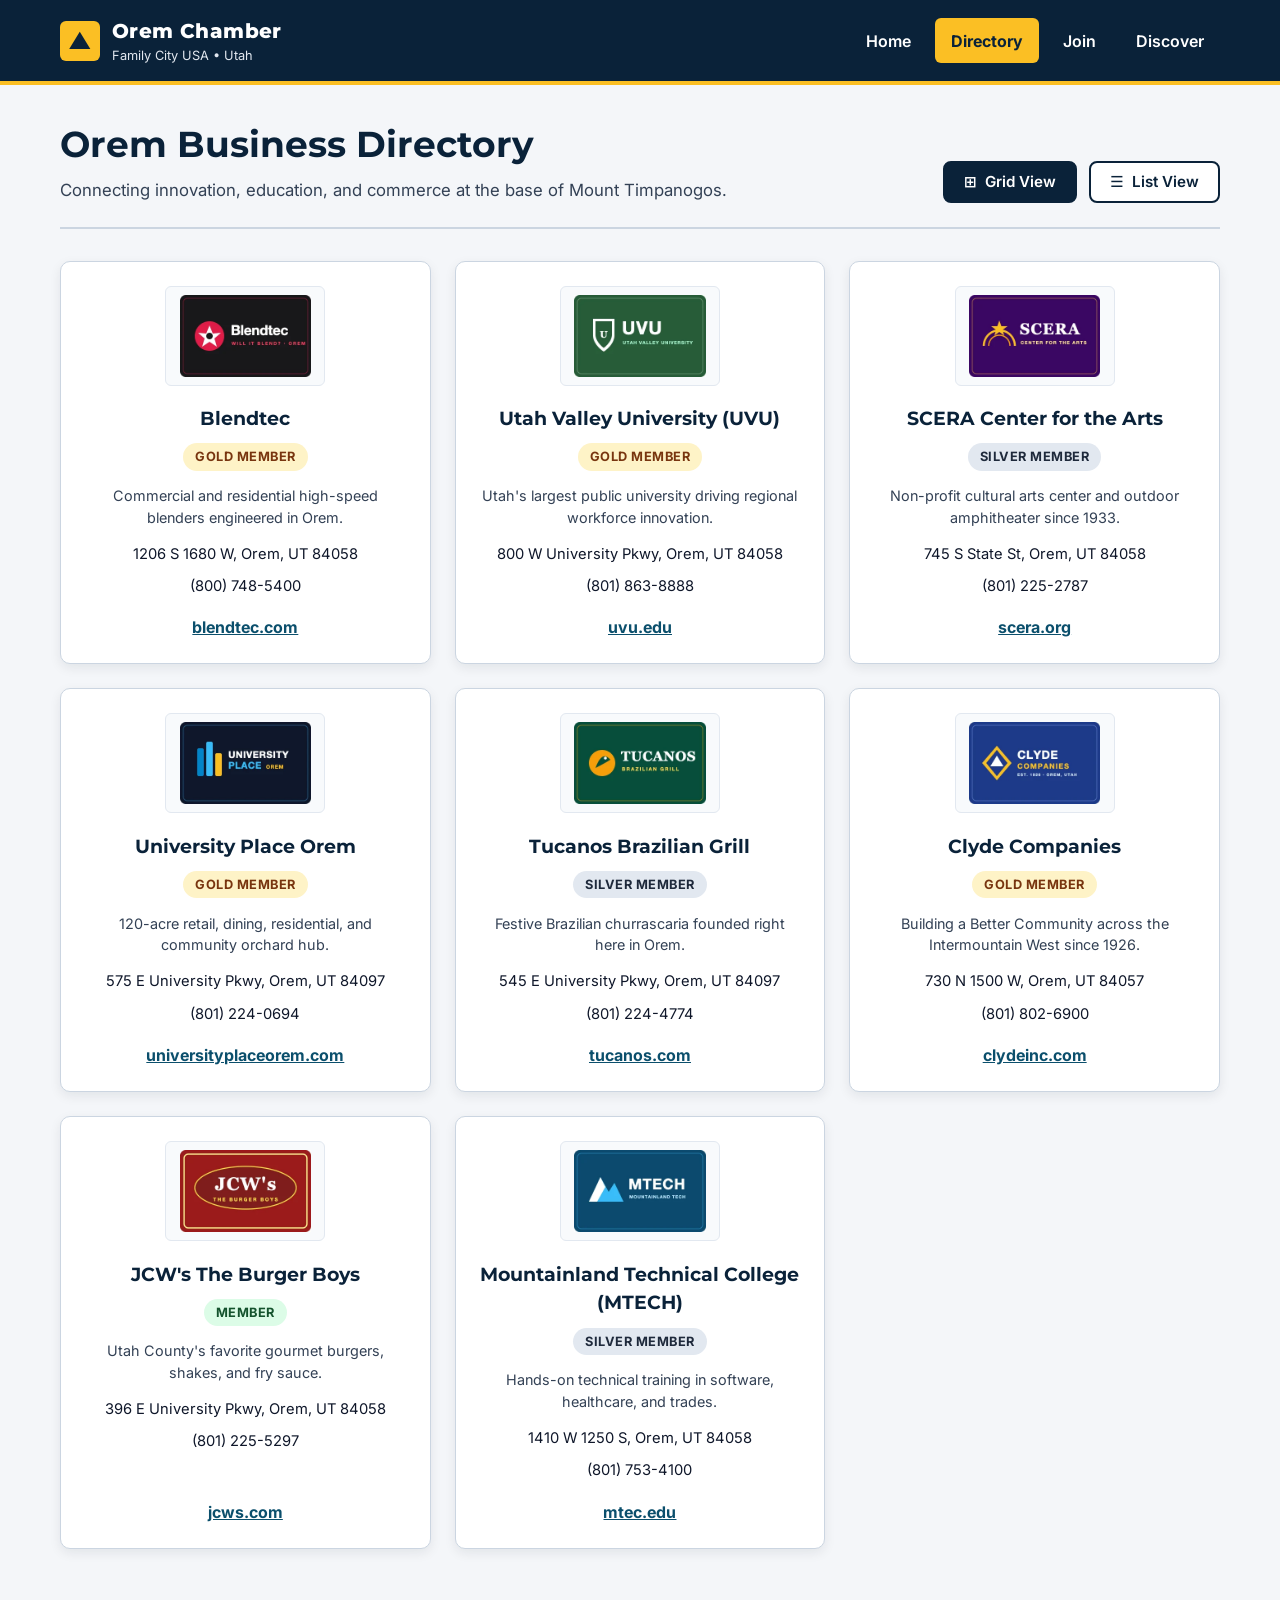
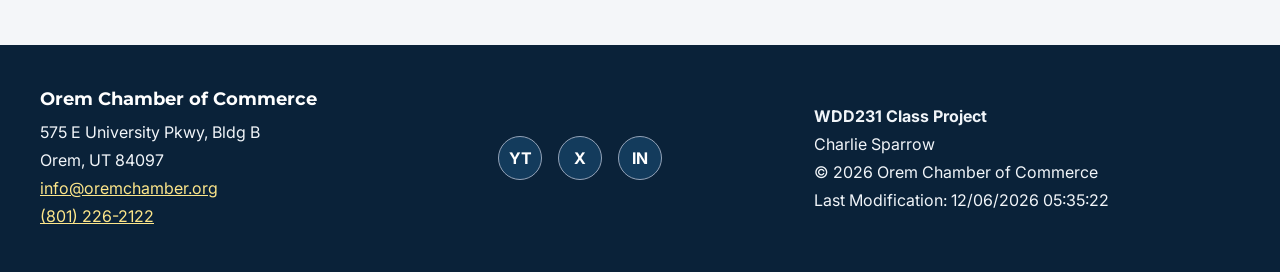
==== chamber/directory.html @ d4646bd0 "Correcting html and css pages" ====
<!DOCTYPE html>
<html lang="en-US">
<head>
  <meta charset="UTF-8">
  <meta name="viewport" content="width=device-width, initial-scale=1.0">
  <title>Business Directory | Orem Chamber of Commerce</title>
  <meta name="description" content="Explore the official Orem Chamber of Commerce business directory featuring leading local companies, educators, and services in Orem, Utah.">
  <meta name="author" content="Charlie Sparrow">

  <!-- Favicon -->
  <link rel="icon" href="favicon.ico">

  <!-- Open Graph Social Media Meta Tags -->
  <meta property="og:title" content="Business Directory | Orem Chamber of Commerce">
  <meta property="og:type" content="website">
  <meta property="og:image" content="https://charlielsparrow.github.io/wdd231/chamber/images/orem-chamber-og.webp">
  <meta property="og:url" content="https://charlielsparrow.github.io/wdd231/chamber/directory.html">
  <meta property="og:description" content="Explore the official Orem Chamber of Commerce business directory featuring local companies, educators, and community leaders in Orem, Utah.">

  <!-- Google Fonts with Two-Step Preconnect -->
  <link rel="preconnect" href="https://fonts.googleapis.com">
  <link rel="preconnect" href="https://fonts.gstatic.com" crossorigin>
  <link href="https://fonts.googleapis.com/css2?family=Inter:wght@400;500;600;700&family=Montserrat:wght@700;800&display=swap" rel="stylesheet">

  <!-- Stylesheets: Normalize first, then custom CSS -->
  <link rel="stylesheet" href="styles/normalize.css">
  <link rel="stylesheet" href="styles/directory.css">

  <!-- Deferred JavaScript -->
  <script src="scripts/directory.js" defer></script>
</head>
<body>
  <header class="site-header">
    <div class="header-inner">
      <a href="index.html" class="brand" aria-label="Orem Chamber of Commerce Home">
        <span class="brand-mark" aria-hidden="true">▲</span>
        <div class="brand-text">
          <span class="brand-title">Orem Chamber</span>
          <span class="brand-subtitle">Family City USA • Utah</span>
        </div>
      </a>

      <button id="menu-button" class="menu-toggle" type="button" aria-label="Toggle navigation menu" aria-expanded="false" aria-controls="primary-nav">
        <span class="hamburger-icon" aria-hidden="true"></span>
      </button>

      <nav id="primary-nav" class="primary-nav" aria-label="Primary Navigation">
        <ul class="nav-list">
          <li><a href="index.html">Home</a></li>
          <li><a href="directory.html" class="active" aria-current="page">Directory</a></li>
          <li><a href="join.html">Join</a></li>
          <li><a href="discover.html">Discover</a></li>
        </ul>
      </nav>
    </div>
  </header>

  <main class="directory-main">
    <section class="directory-hero">
      <div class="hero-content">
        <h1>Orem Business Directory</h1>
        <p>Connecting innovation, education, and commerce at the base of Mount Timpanogos.</p>
      </div>

      <div class="view-controls" role="group" aria-label="Directory layout view">
        <button id="grid-btn" class="view-btn active" type="button" aria-pressed="true">
          <span aria-hidden="true">⊞</span> Grid View
        </button>
        <button id="list-btn" class="view-btn" type="button" aria-pressed="false">
          <span aria-hidden="true">☰</span> List View
        </button>
      </div>
    </section>

    <div id="members-container" class="members-grid" aria-live="polite">
      <!-- Dynamically populated by scripts/directory.js -->
    </div>
  </main>

  <footer class="site-footer">
    <div class="footer-inner">
      <div class="footer-contact">
        <h2>Orem Chamber of Commerce</h2>
        <p>575 E University Pkwy, Bldg B</p>
        <p>Orem, UT 84097</p>
        <p><a href="mailto:info@oremchamber.org">info@oremchamber.org</a></p>
        <p><a href="tel:+18012262122">(801) 226-2122</a></p>
      </div>

      <div class="footer-social" aria-label="Social Media Links">
        <a href="https://youtube.com" target="_blank" rel="noopener noreferrer" aria-label="Orem Chamber on YouTube">YT</a>
        <a href="https://twitter.com" target="_blank" rel="noopener noreferrer" aria-label="Orem Chamber on X">X</a>
        <a href="https://linkedin.com" target="_blank" rel="noopener noreferrer" aria-label="Orem Chamber on LinkedIn">IN</a>
      </div>

      <div class="footer-meta">
        <p><strong>WDD231 Class Project</strong></p>
        <p>Charlie Sparrow</p>
        <p>&copy; <span id="currentyear"></span> Orem Chamber of Commerce</p>
        <p id="lastModified"></p>
      </div>
    </div>
  </footer>
</body>
</html>
---- chamber/styles/directory.css ----
:root {
  /* Pre-verified WCAG AA/AAA High-Contrast Palette (Timpanogos Navy & Canyon Gold) */
  --bg-page: #f4f6f9;
  --bg-surface: #ffffff;
  --bg-zebra: #edf2f7;
  --text-primary: #0f172a;     /* 17.4:1 on white */
  --text-secondary: #334155;   /* 10.3:1 on white */
  --brand-navy: #0a2239;       /* 15.8:1 with white text */
  --brand-navy-light: #133b5c; /* 11.2:1 with white text */
  --accent-gold-bg: #fef3c7;
  --accent-gold-text: #78350f; /* 8.9:1 on #fef3c7 */
  --accent-silver-bg: #e2e8f0;
  --accent-silver-text: #1e293b; /* 11.8:1 on #e2e8f0 */
  --accent-member-bg: #dcfce7;
  --accent-member-text: #14532d; /* 9.6:1 on #dcfce7 */
  --link-color: #0b4f6c;       /* 8.6:1 on white */
  --border-color: #cbd5e1;
  --radius: 10px;
  --shadow: 0 4px 12px rgba(15, 23, 42, 0.08);
}

*,
*::before,
*::after {
  box-sizing: border-box;
}

body {
  margin: 0;
  font-family: "Inter", system-ui, -apple-system, sans-serif;
  background-color: var(--bg-page);
  color: var(--text-primary);
  line-height: 1.5;
  overflow-x: hidden; /* Guarantees zero horizontal scroll */
}

h1, h2, h3, .brand-title {
  font-family: "Montserrat", sans-serif;
  margin-top: 0;
}

/* ==========================================
   HEADER & RESPONSIVE NAVIGATION (Criterion 5)
   ========================================== */
.site-header {
  background-color: var(--brand-navy);
  color: #ffffff;
  border-bottom: 4px solid #fbbf24;
}

.header-inner {
  max-width: 1200px;
  margin: 0 auto;
  padding: 1rem 1.25rem;
  display: flex;
  flex-wrap: wrap;
  align-items: center;
  justify-content: space-between;
}

.brand {
  display: flex;
  align-items: center;
  gap: 0.75rem;
  text-decoration: none;
  color: #ffffff;
}

.brand-mark {
  background-color: #fbbf24;
  color: var(--brand-navy);
  font-weight: 800;
  font-size: 1.4rem;
  width: 2.5rem;
  height: 2.5rem;
  display: grid;
  place-items: center;
  border-radius: 6px;
}

.brand-title {
  display: block;
  font-size: 1.25rem;
  font-weight: 800;
  letter-spacing: 0.02em;
}

.brand-subtitle {
  display: block;
  font-size: 0.8rem;
  color: #e2e8f0;
}

/* Hamburger Button (Mobile) */
.menu-toggle {
  background: transparent;
  border: 2px solid #ffffff;
  color: #ffffff;
  border-radius: 6px;
  width: 2.75rem;
  height: 2.75rem;
  cursor: pointer;
  display: grid;
  place-items: center;
}

.hamburger-icon::before {
  content: "☰";
  font-size: 1.35rem;
}

.menu-toggle[aria-expanded="true"] .hamburger-icon::before {
  content: "✕";
}

.primary-nav {
  width: 100%;
  display: none;
  margin-top: 1rem;
}

.primary-nav.open {
  display: block;
}

.nav-list {
  list-style: none;
  margin: 0;
  padding: 0;
  display: flex;
  flex-direction: column;
  gap: 0.5rem;
}

.nav-list a {
  display: block;
  padding: 0.65rem 1rem;
  color: #ffffff;
  text-decoration: none;
  font-weight: 600;
  border-radius: 6px;
  transition: background-color 0.2s ease;
}

.nav-list a:hover,
.nav-list a:focus-visible {
  background-color: var(--brand-navy-light);
}

/* Wayfinding Active State */
.nav-list a.active {
  background-color: #fbbf24;
  color: var(--brand-navy);
  font-weight: 700;
}

/* ==========================================
   MAIN LAYOUT & VIEW TOGGLE (Criteria 2 & 10)
   ========================================== */
.directory-main {
  max-width: 1200px;
  margin: 0 auto;
  padding: 2rem 1.25rem 3rem;
}

.directory-hero {
  display: flex;
  flex-direction: column;
  gap: 1.25rem;
  margin-bottom: 2rem;
  padding-bottom: 1.5rem;
  border-bottom: 2px solid var(--border-color);
}

.directory-hero h1 {
  font-size: clamp(1.6rem, 3vw, 2.25rem);
  margin-bottom: 0.4rem;
  color: var(--brand-navy);
}

.directory-hero p {
  margin: 0;
  color: var(--text-secondary);
  font-size: 1.05rem;
}

.view-controls {
  display: flex;
  gap: 0.75rem;
}

.view-btn {
  padding: 0.65rem 1.2rem;
  font-size: 0.95rem;
  font-weight: 600;
  border: 2px solid var(--brand-navy);
  background-color: var(--bg-surface);
  color: var(--brand-navy);
  border-radius: 8px;
  cursor: pointer;
  display: inline-flex;
  align-items: center;
  gap: 0.5rem;
  transition: background-color 0.15s ease, color 0.15s ease;
}

.view-btn.active {
  background-color: var(--brand-navy);
  color: #ffffff;
}

/* ==========================================
   GRID VIEW (Criterion 9)
   ========================================== */
.members-grid {
  display: grid;
  grid-template-columns: repeat(auto-fit, minmax(min(100%, 300px), 1fr));
  gap: 1.5rem;
  min-height: 420px; /* Prevents CLS while JSON loads */
}

.member-card {
  background-color: var(--bg-surface);
  border: 1px solid var(--border-color);
  border-radius: var(--radius);
  padding: 1.5rem;
  box-shadow: var(--shadow);
  display: flex;
  flex-direction: column;
  align-items: center;
  text-align: center;
  gap: 0.65rem;
}

.member-logo {
  width: 160px;
  height: 100px;
  object-fit: contain;
  margin-bottom: 0.5rem;
  background-color: #f8fafc;
  padding: 0.5rem;
  border-radius: 6px;
  border: 1px solid #e2e8f0;
}

.member-name {
  font-size: 1.2rem;
  margin: 0;
  color: var(--brand-navy);
}

.member-badge {
  display: inline-block;
  padding: 0.25rem 0.75rem;
  font-size: 0.8rem;
  font-weight: 700;
  border-radius: 999px;
  text-transform: uppercase;
  letter-spacing: 0.04em;
}

.badge-gold {
  background-color: var(--accent-gold-bg);
  color: var(--accent-gold-text);
}

.badge-silver {
  background-color: var(--accent-silver-bg);
  color: var(--accent-silver-text);
}

.badge-member {
  background-color: var(--accent-member-bg);
  color: var(--accent-member-text);
}

.member-tagline {
  font-size: 0.9rem;
  color: var(--text-secondary);
  margin: 0.25rem 0;
}

.member-address,
.member-phone {
  margin: 0;
  font-size: 0.92rem;
  color: var(--text-primary);
}

.member-link {
  margin-top: auto;
  padding-top: 0.5rem;
  color: var(--link-color);
  font-weight: 700;
  text-decoration: underline;
  overflow-wrap: break-word;
}

.member-link:hover {
  color: var(--brand-navy);
}

/* ==========================================
   LIST VIEW — NO IMAGES (Criterion 10)
   ========================================== */
.members-list {
  display: flex;
  flex-direction: column;
  border: 1px solid var(--border-color);
  border-radius: var(--radius);
  overflow: hidden;
  background-color: var(--bg-surface);
}

.members-list .member-card {
  border: none;
  border-bottom: 1px solid var(--border-color);
  border-radius: 0;
  box-shadow: none;
  padding: 1rem 1.25rem;
  text-align: left;
  align-items: flex-start;
  display: grid;
  grid-template-columns: 1fr;
  gap: 0.4rem;
}

.members-list .member-card:nth-child(even) {
  background-color: var(--bg-zebra);
}

/* Strictly hide images in List View per Rubric Criterion 10 */
.members-list .member-logo,
.members-list .member-tagline {
  display: none;
}

/* ==========================================
   FOOTER
   ========================================== */
.site-footer {
  background-color: var(--brand-navy);
  color: #ffffff;
  padding: 2.5rem 1.25rem;
  margin-top: 3rem;
}

.footer-inner {
  max-width: 1200px;
  margin: 0 auto;
  display: grid;
  grid-template-columns: 1fr;
  gap: 2rem;
}

.footer-contact h2 {
  font-size: 1.15rem;
  margin-bottom: 0.5rem;
}

.footer-contact p,
.footer-meta p {
  margin: 0.25rem 0;
  color: #f1f5f9;
}

.footer-contact a {
  color: #fde68a; /* 12.6:1 contrast on #0a2239 */
  text-decoration: underline;
}

.footer-social {
  display: flex;
  gap: 1rem;
  align-items: center;
}

.footer-social a {
  width: 2.75rem;
  height: 2.75rem;
  border-radius: 50%;
  background-color: var(--brand-navy-light);
  color: #ffffff;
  text-decoration: none;
  font-weight: 700;
  display: grid;
  place-items: center;
  border: 1px solid #94a3b8;
}

/* ==========================================
   DESKTOP MEDIA QUERY (>= 768px)
   ========================================== */
@media (min-width: 768px) {
  .menu-toggle {
    display: none;
  }

  .primary-nav {
    width: auto;
    display: block;
    margin-top: 0;
  }

  .nav-list {
    flex-direction: row;
    gap: 0.5rem;
  }

  .directory-hero {
    flex-direction: row;
    align-items: flex-end;
    justify-content: space-between;
  }

  /* Multi-column tabular layout for List View on desktop */
  .members-list .member-card {
    grid-template-columns: 2fr 1.1fr 2.2fr 1.3fr 1.4fr;
    align-items: center;
    gap: 1rem;
  }

  .members-list .member-link {
    margin-top: 0;
    padding-top: 0;
  }

  .footer-inner {
    grid-template-columns: 1.5fr 1fr 1.5fr;
    align-items: center;
  }
}
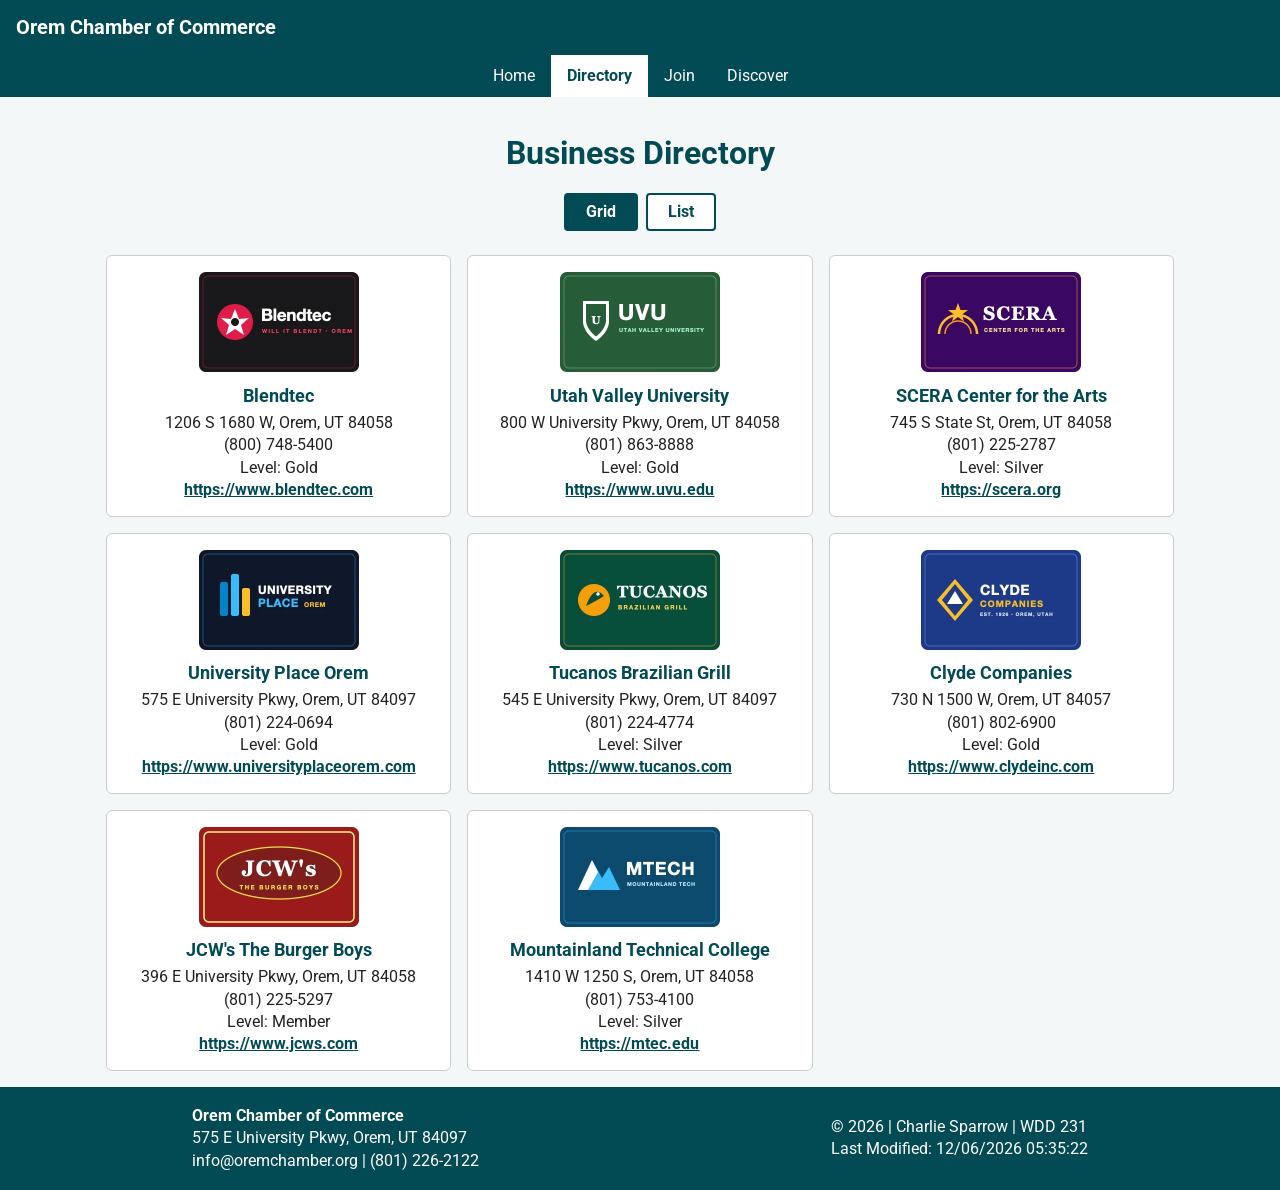
==== commit 45864926: "I have been using code from a previous attempt at the course and I found some code that I had used t" ====
--- a/chamber/directory.html
+++ b/chamber/directory.html
@@ -1,105 +1,64 @@
 <!DOCTYPE html>
-<html lang="en-US">
+<html lang="en">
 <head>
-  <meta charset="UTF-8">
-  <meta name="viewport" content="width=device-width, initial-scale=1.0">
-  <title>Business Directory | Orem Chamber of Commerce</title>
-  <meta name="description" content="Explore the official Orem Chamber of Commerce business directory featuring leading local companies, educators, and services in Orem, Utah.">
-  <meta name="author" content="Charlie Sparrow">
+    <meta charset="UTF-8">
+    <meta name="viewport" content="width=device-width, initial-scale=1.0">
+    <meta name="description" content="Business directory for the Orem Chamber of Commerce featuring local companies and organizations in Orem, Utah.">
+    <meta name="author" content="Charlie Sparrow">
+    <title>Business Directory | Orem Chamber of Commerce</title>
 
-  <!-- Favicon -->
-  <link rel="icon" href="favicon.ico">
+    <link rel="icon" href="favicon.ico">
 
-  <!-- Open Graph Social Media Meta Tags -->
-  <meta property="og:title" content="Business Directory | Orem Chamber of Commerce">
-  <meta property="og:type" content="website">
-  <meta property="og:image" content="https://charlielsparrow.github.io/wdd231/chamber/images/orem-chamber-og.webp">
-  <meta property="og:url" content="https://charlielsparrow.github.io/wdd231/chamber/directory.html">
-  <meta property="og:description" content="Explore the official Orem Chamber of Commerce business directory featuring local companies, educators, and community leaders in Orem, Utah.">
+    <meta property="og:title" content="Business Directory | Orem Chamber of Commerce">
+    <meta property="og:description" content="Business directory for the Orem Chamber of Commerce featuring local companies and organizations in Orem, Utah.">
+    <meta property="og:image" content="https://charlielsparrow.github.io/wdd231/chamber/images/orem-chamber-og.webp">
+    <meta property="og:url" content="https://charlielsparrow.github.io/wdd231/chamber/directory.html">
+    <meta property="og:type" content="website">
 
-  <!-- Google Fonts with Two-Step Preconnect -->
-  <link rel="preconnect" href="https://fonts.googleapis.com">
-  <link rel="preconnect" href="https://fonts.gstatic.com" crossorigin>
-  <link href="https://fonts.googleapis.com/css2?family=Inter:wght@400;500;600;700&family=Montserrat:wght@700;800&display=swap" rel="stylesheet">
+    <link rel="stylesheet" href="styles/normalize.css">
+    <link rel="stylesheet" href="styles/small.css">
+    <link rel="stylesheet" href="styles/larger.css">
 
-  <!-- Stylesheets: Normalize first, then custom CSS -->
-  <link rel="stylesheet" href="styles/normalize.css">
-  <link rel="stylesheet" href="styles/directory.css">
+    <link rel="preconnect" href="https://fonts.googleapis.com">
+    <link rel="preconnect" href="https://fonts.gstatic.com" crossorigin>
+    <link href="https://fonts.googleapis.com/css2?family=Roboto:wght@400;700&display=swap" rel="stylesheet">
 
-  <!-- Deferred JavaScript -->
-  <script src="scripts/directory.js" defer></script>
+    <script src="scripts/directory.js" defer></script>
 </head>
 <body>
-  <header class="site-header">
-    <div class="header-inner">
-      <a href="index.html" class="brand" aria-label="Orem Chamber of Commerce Home">
-        <span class="brand-mark" aria-hidden="true">▲</span>
-        <div class="brand-text">
-          <span class="brand-title">Orem Chamber</span>
-          <span class="brand-subtitle">Family City USA • Utah</span>
+    <header>
+        <span>Orem Chamber of Commerce</span>
+        <button id="menu-button" aria-label="Open Navigation">☰</button>
+    </header>
+
+    <nav id="main-nav">
+        <a href="index.html">Home</a>
+        <a href="directory.html" class="active">Directory</a>
+        <a href="join.html">Join</a>
+        <a href="discover.html">Discover</a>
+    </nav>
+
+    <main>
+        <h1>Business Directory</h1>
+
+        <div class="view-buttons">
+            <button id="grid-btn" class="active">Grid</button>
+            <button id="list-btn">List</button>
         </div>
-      </a>
 
-      <button id="menu-button" class="menu-toggle" type="button" aria-label="Toggle navigation menu" aria-expanded="false" aria-controls="primary-nav">
-        <span class="hamburger-icon" aria-hidden="true"></span>
-      </button>
+        <div id="members-container" class="grid"></div>
+    </main>
 
-      <nav id="primary-nav" class="primary-nav" aria-label="Primary Navigation">
-        <ul class="nav-list">
-          <li><a href="index.html">Home</a></li>
-          <li><a href="directory.html" class="active" aria-current="page">Directory</a></li>
-          <li><a href="join.html">Join</a></li>
-          <li><a href="discover.html">Discover</a></li>
-        </ul>
-      </nav>
-    </div>
-  </header>
-
-  <main class="directory-main">
-    <section class="directory-hero">
-      <div class="hero-content">
-        <h1>Orem Business Directory</h1>
-        <p>Connecting innovation, education, and commerce at the base of Mount Timpanogos.</p>
-      </div>
-
-      <div class="view-controls" role="group" aria-label="Directory layout view">
-        <button id="grid-btn" class="view-btn active" type="button" aria-pressed="true">
-          <span aria-hidden="true">⊞</span> Grid View
-        </button>
-        <button id="list-btn" class="view-btn" type="button" aria-pressed="false">
-          <span aria-hidden="true">☰</span> List View
-        </button>
-      </div>
-    </section>
-
-    <div id="members-container" class="members-grid" aria-live="polite">
-      <!-- Dynamically populated by scripts/directory.js -->
-    </div>
-  </main>
-
-  <footer class="site-footer">
-    <div class="footer-inner">
-      <div class="footer-contact">
-        <h2>Orem Chamber of Commerce</h2>
-        <p>575 E University Pkwy, Bldg B</p>
-        <p>Orem, UT 84097</p>
-        <p><a href="mailto:info@oremchamber.org">info@oremchamber.org</a></p>
-        <p><a href="tel:+18012262122">(801) 226-2122</a></p>
-      </div>
-
-      <div class="footer-social" aria-label="Social Media Links">
-        <a href="https://youtube.com" target="_blank" rel="noopener noreferrer" aria-label="Orem Chamber on YouTube">YT</a>
-        <a href="https://twitter.com" target="_blank" rel="noopener noreferrer" aria-label="Orem Chamber on X">X</a>
-        <a href="https://linkedin.com" target="_blank" rel="noopener noreferrer" aria-label="Orem Chamber on LinkedIn">IN</a>
-      </div>
-
-      <div class="footer-meta">
-        <p><strong>WDD231 Class Project</strong></p>
-        <p>Charlie Sparrow</p>
-        <p>&copy; <span id="currentyear"></span> Orem Chamber of Commerce</p>
-        <p id="lastModified"></p>
-      </div>
-    </div>
-  </footer>
+    <footer>
+        <div class="footer-contact">
+            <p><strong>Orem Chamber of Commerce</strong></p>
+            <p>575 E University Pkwy, Orem, UT 84097</p>
+            <p>info@oremchamber.org | (801) 226-2122</p>
+        </div>
+        <div class="footer-info">
+            <p>&copy; <span id="currentyear"></span> | Charlie Sparrow | WDD 231</p>
+            <p>Last Modified: <span id="lastModified"></span></p>
+        </div>
+    </footer>
 </body>
 </html>
--- a/chamber/styles/small.css
+++ b/chamber/styles/small.css
@@ -0,0 +1,170 @@
+:root {
+    --primary-color: #024b54;
+    --bg-color: #f4f7f7;
+    --card-bg: #ffffff;
+    --zebra-bg: #e6eded;
+    --text-color: #222222;
+    --white-color: #ffffff;
+    --border-color: #cccccc;
+}
+
+* {
+    box-sizing: border-box;
+}
+
+body {
+    font-family: 'Roboto', sans-serif;
+    color: var(--text-color);
+    background-color: var(--bg-color);
+    margin: 0;
+    padding: 0;
+}
+
+header,
+footer {
+    background-color: var(--primary-color);
+    color: var(--white-color);
+    padding: 1rem;
+    text-align: center;
+    display: flex;
+    flex-direction: column;
+    align-items: center;
+}
+
+header {
+    flex-direction: row;
+    justify-content: space-between;
+}
+
+header span {
+    font-size: 1.25rem;
+    font-weight: 700;
+}
+
+#menu-button {
+    background-color: transparent;
+    border: 1px solid var(--white-color);
+    color: var(--white-color);
+    font-size: 1.5rem;
+    padding: 0.25rem 0.6rem;
+    cursor: pointer;
+}
+
+#main-nav {
+    display: none;
+    flex-direction: column;
+    background-color: var(--primary-color);
+}
+
+#main-nav.open {
+    display: flex;
+}
+
+#main-nav a {
+    color: var(--white-color);
+    text-decoration: none;
+    padding: 0.75rem 1rem;
+    display: block;
+    text-align: center;
+}
+
+#main-nav a:hover,
+#main-nav a.active {
+    background-color: var(--white-color);
+    color: var(--primary-color);
+    font-weight: 700;
+}
+
+main {
+    max-width: 1100px;
+    margin: 0 auto;
+    padding: 1rem;
+}
+
+h1 {
+    text-align: center;
+    color: var(--primary-color);
+}
+
+.view-buttons {
+    display: flex;
+    justify-content: center;
+    gap: 0.5rem;
+    margin-bottom: 1.5rem;
+}
+
+.view-buttons button {
+    background-color: var(--card-bg);
+    color: var(--primary-color);
+    border: 2px solid var(--primary-color);
+    padding: 0.5rem 1.25rem;
+    border-radius: 4px;
+    font-weight: 700;
+    cursor: pointer;
+}
+
+.view-buttons button.active {
+    background-color: var(--primary-color);
+    color: var(--white-color);
+}
+
+#members-container.grid {
+    display: grid;
+    grid-template-columns: 1fr;
+    gap: 1rem;
+}
+
+.member-card {
+    background-color: var(--card-bg);
+    border: 1px solid var(--border-color);
+    border-radius: 6px;
+    padding: 1rem;
+    text-align: center;
+}
+
+.member-card img {
+    width: 160px;
+    height: 100px;
+    object-fit: contain;
+}
+
+.member-card h2 {
+    font-size: 1.15rem;
+    margin: 0.5rem 0;
+    color: var(--primary-color);
+}
+
+.member-card p {
+    margin: 0.25rem 0;
+}
+
+.member-card a {
+    color: var(--primary-color);
+    font-weight: 700;
+    overflow-wrap: break-word;
+}
+
+#members-container.list {
+    display: flex;
+    flex-direction: column;
+}
+
+#members-container.list .member-card {
+    border-radius: 0;
+    text-align: left;
+    display: flex;
+    flex-direction: column;
+    gap: 0.25rem;
+}
+
+#members-container.list .member-card:nth-child(even) {
+    background-color: var(--zebra-bg);
+}
+
+#members-container.list .member-card img {
+    display: none;
+}
+
+footer p {
+    margin: 0.25rem 0;
+}
--- a/chamber/styles/larger.css
+++ b/chamber/styles/larger.css
@@ -0,0 +1,28 @@
+@media (min-width: 768px) {
+    #menu-button {
+        display: none;
+    }
+
+    #main-nav {
+        display: flex;
+        flex-direction: row;
+        justify-content: center;
+    }
+
+    #members-container.grid {
+        grid-template-columns: repeat(3, 1fr);
+    }
+
+    #members-container.list .member-card {
+        display: grid;
+        grid-template-columns: 1.5fr 2fr 1fr 1fr 1.5fr;
+        align-items: center;
+        gap: 1rem;
+    }
+
+    footer {
+        flex-direction: row;
+        justify-content: space-around;
+        text-align: left;
+    }
+}
